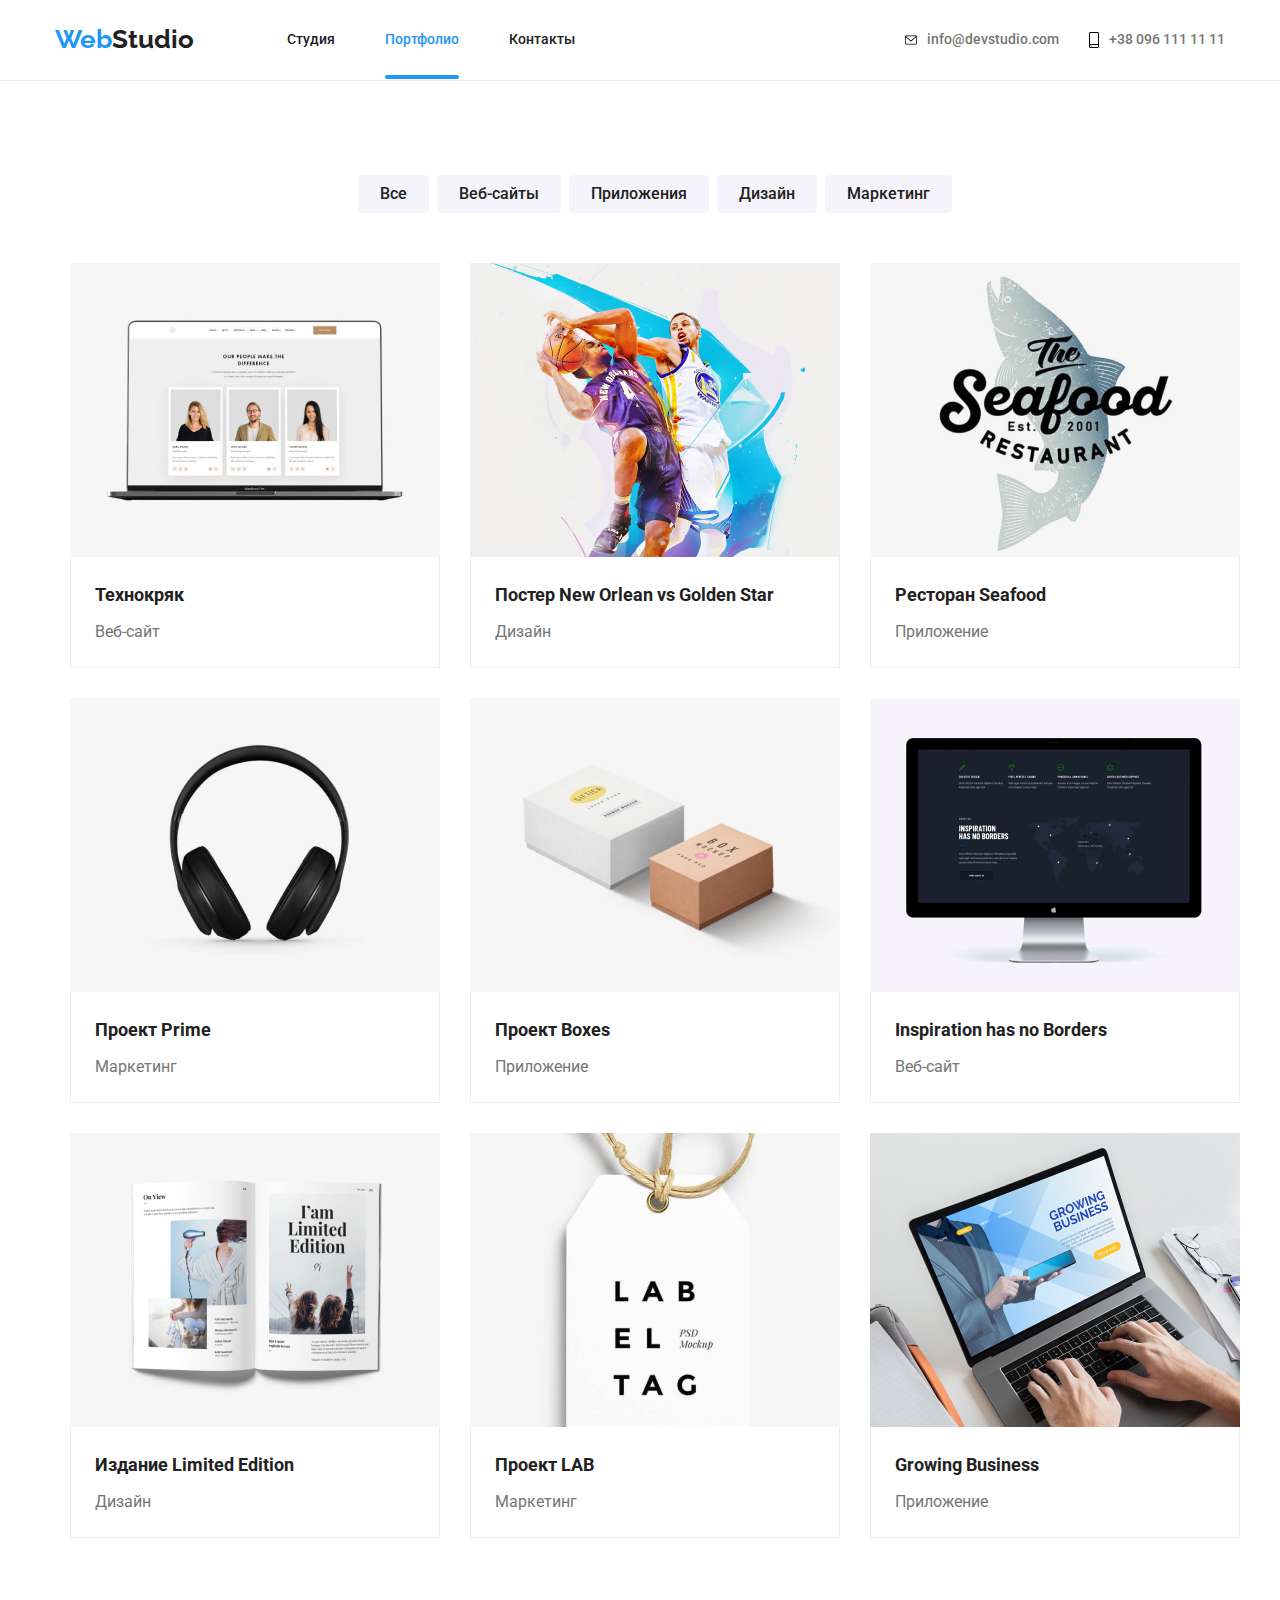
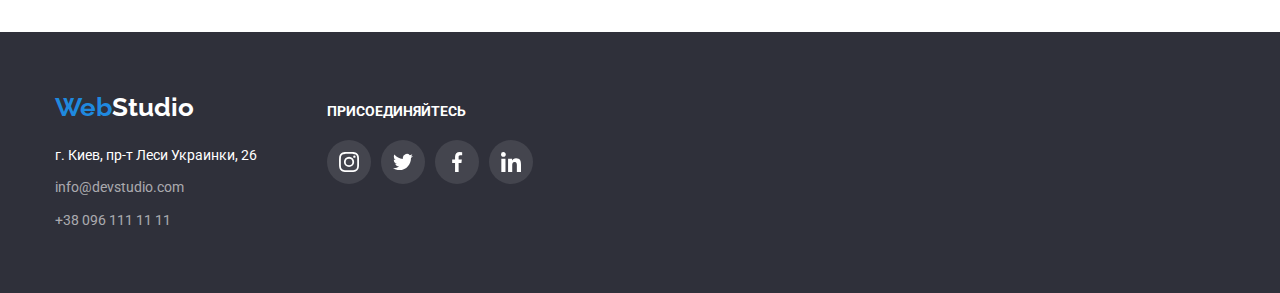
==== portfolio.html @ 1ebbe399 "240422_1" ====
<!DOCTYPE html>
<html lang="en">
  <head>
    <meta charset="UTF-8" />
    <meta http-equiv="X-UA-Compatible" content="IE=edge" />
    <meta name="viewport" content="width=device-width, initial-scale=1.0" />
    <title>Портфолио</title>
    <link
      rel="stylesheet"
      href="https://cdnjs.cloudflare.com/ajax/libs/modern-normalize/1.0.0/modern-normalize.min.css"
    />
    <link
      href="https://fonts.googleapis.com/css2?family=Raleway:wght@700&family=Roboto:wght@400;500;700;900&display=swap"
      rel="stylesheet"
    />
    <link rel="stylesheet" href="./css/style.css" />
  </head>

  <body>
    <!-- Header -->
    <header class="header">
      <div class="container header-cont">
        <nav class="nav">
          <a href="/" class="logo"><span class="web">Web</span>Studio</a>
          <ul class="site-nav list">
            <li class="nav-item">
              <a href="./index.html" class="link">Студия</a>
            </li>
            <li class="nav-item">
              <a href="./portfolio.html" class="link-current">Портфолио</a>
            </li>
            <li class="nav-item"><a href="" class="link">Контакты</a></li>
          </ul>
        </nav>

        <ul class="contact-nav-list">
          <li class="contact-nav-item">
           
            <a href="mailto:info@devstudio.com" class="link"
              > <svg class="contact-nav-icon" width="12px" height="16px">
                <use href="./images/symbol-defs.svg#icon-envelope-hover" />
              </svg>info@devstudio.com</a
            >
          </li>
          <li class="contact-nav-item">
            
            <a href="tel:+380961111111" class="link"><svg class="contact-nav-icon" width="10px" height="16px">
              <use href="./images/symbol-defs.svg#icon-smartphone" />
            </svg>+38 096 111 11 11</a>
          </li>
        </ul>
      </div>
    </header>
    <main>
      
      <section>
         
        <div class="container">
          <div class="container filter">
            <ul class="button-filter">
              <li class="button-list">
                <button class="button-portofolio" type="button">Все</button>
              </li>
              <li class="button-list">
                <button class="button-portofolio" type="button">Веб-сайты</button>
              </li>
              <li class="button-list">
                <button class="button-portofolio" type="button">
                  Приложения
                </button>
              </li>
              <li class="button-list">
                <button class="button-portofolio" type="button">Дизайн</button>
              </li>
              <li class="button-list">
                <button class="button-portofolio" type="button">Маркетинг</button>
              </li>
            </ul>
          </div>
        <div class="container">
          <ul class="portfolio-list">
            <li class="portfolio-item">
              <a href class="portlink">
                <div class="scroll">
                <img src="./images/tehnokrak.jpg" alt="Технокряк" width="370" />
                <p class="scroll-text">Ресурс предлагает комплексные предложения с разным уровнем функционала и сервисов.
                  Все это позволит посетителю получить
                  исчерпывающие сведения о компании или частном лице.</p>
                </div>
                <div class="portfolio-div">
                  <h3 class="portfolio-name">Технокряк</h3>
                  <p class="portfolio-text">Веб-сайт</p>
                </div>
              </a>
            </li>
            <li class="portfolio-item">
              <a href class="portlink">
                <div class="scroll">
                  <img
                  src="./images/new_orlean.jpg"
                  alt="New-Orlean-vs-Golden-Star"
                  width="370"
                />
                  <p class="scroll-text">Ресурс предлагает комплексные предложения с разным уровнем функционала и сервисов.
                    Все это позволит посетителю получить
                    исчерпывающие сведения о компании или частном лице.</p>
                  </div>
                
                <div class="portfolio-div">
                  <h3 class="portfolio-name">
                    Постер New Orlean vs Golden Star
                  </h3>
                  <p class="portfolio-text">Дизайн</p>
                </div>
              </a>
            </li>
            <li class="portfolio-item">
              <a href class="portlink">
                <div class="scroll">
                  <img src="./images/seafood.jpg" alt="Seafood" width="370" />
                  <p class="scroll-text">Ресурс предлагает комплексные предложения с разным уровнем функционала и сервисов.
                    Все это позволит посетителю получить
                    исчерпывающие сведения о компании или частном лице.</p>
                  </div>
                
                <div class="portfolio-div">
                  <h3 class="portfolio-name">Ресторан Seafood</h3>
                  <p class="portfolio-text">Приложение</p>
                </div>
              </a>
            </li>
            <li class="portfolio-item">
              <a href class="portlink">
                <div class="scroll">
                  <img src="./images/prime.jpg" alt="Project Prime" width="370" />
                  <p class="scroll-text">Ресурс предлагает комплексные предложения с разным уровнем функционала и сервисов.
                    Все это позволит посетителю получить
                    исчерпывающие сведения о компании или частном лице.</p>
                  </div>
                
                <div class="portfolio-div">
                  <h3 class="portfolio-name">Проект Prime</h3>
                  <p class="portfolio-text">Маркетинг</p>
                </div>
              </a>
            </li>
            <li class="portfolio-item">
              <a href class="portlink">
                <div class="scroll">
                  <img
                  src="./images/boxess.jpg"
                  alt="Project boxes"
                  width="370"
                />
                  <p class="scroll-text">Ресурс предлагает комплексные предложения с разным уровнем функционала и сервисов.
                    Все это позволит посетителю получить
                    исчерпывающие сведения о компании или частном лице.</p>
                  </div>
               
                <div class="portfolio-div">
                  <h3 class="portfolio-name">Проект Boxes</h3>
                  <p class="portfolio-text">Приложение</p>
                </div>
              </a>
            </li>
            <li class="portfolio-item">
              <a href class="portlink">
                <div class="scroll">
                  <img
                  src="./images/insiration.jpg"
                  alt="Inspiration has no Borders"
                  width="370"
                />
                  <p class="scroll-text">Ресурс предлагает комплексные предложения с разным уровнем функционала и сервисов.
                    Все это позволит посетителю получить
                    исчерпывающие сведения о компании или частном лице.</p>
                  </div>
               
                <div class="portfolio-div">
                  <h3 class="portfolio-name">Inspiration has no Borders</h3>
                  <p class="portfolio-text">Веб-сайт</p>
                </div>
              </a>
            </li>
            <li class="portfolio-item">
              <a href class="portlink">
                <div class="scroll">
                  <img
                  src="./images/limited.jpg"
                  alt="Limited edition"
                  width="370"
                />
                  <p class="scroll-text">Ресурс предлагает комплексные предложения с разным уровнем функционала и сервисов.
                    Все это позволит посетителю получить
                    исчерпывающие сведения о компании или частном лице.</p>
                  </div>
                
                <div class="portfolio-div">
                  <h3 class="portfolio-name">Издание Limited Edition</h3>
                  <p class="portfolio-text">Дизайн</p>
                </div>
              </a>
            </li>
            <li class="portfolio-item">
              <a href class="portlink">
                <div class="scroll">
                  <img src="./images/lab.jpg" alt="Project lab" />
                  <p class="scroll-text">Ресурс предлагает комплексные предложения с разным уровнем функционала и сервисов.
                    Все это позволит посетителю получить
                    исчерпывающие сведения о компании или частном лице.</p>
                  </div>
               
                <div class="portfolio-div">
                  <h3 class="portfolio-name">Проект LAB</h3>
                  <p class="portfolio-text">Маркетинг</p>
                </div>
              </a>
            </li>
            <li class="portfolio-item">
              <a href class="portlink">
                <div class="scroll">
                  <img src="./images/growing.jpg" alt="Growing Business" />
                  <p class="scroll-text">Ресурс предлагает комплексные предложения с разным уровнем функционала и сервисов.
                    Все это позволит посетителю получить
                    исчерпывающие сведения о компании или частном лице.</p>
                  </div>
                
                <div class="portfolio-div">
                  <h3 class="portfolio-name">Growing Business</h3>
                  <p class="portfolio-text">Приложение</p>
                </div>
              </a>
            </li>
          </ul>
        </div>
      </section>
    </main>

    <!-- Футер -->
    <footer>
      <div class="container foot-cont">
        <div class="logo-adress">
        <a href="/" class="logofooter"
        ><span class="web">Web</span><span class="studio">Studio</span></a>
        <address>
                  <p class="adress-text">г. Киев, пр-т Леси Украинки, 26</p>
          <ul>
            <li class="adress-contact">
              <a href="mailto:info@devstudio.com">info@devstudio.com</a>
            </li>
            <li class="adress-contact">
              <a href="tel:+380961111111">+38 096 111 11 11</a>
            </li>
          </ul>
        </address>
      </div>
        <div class="joinus">
          <b class="join-text">Присоединяйтесь</b>
          <ul class="join-icon-list">
            <li class="team-socseti-icon"><a href="http://insatgram.com" class="join-icon">
              <svg width="20" height="20">
                <use href="./images/icons.svg#icon-instagram"></use>
              </svg>
            </a></li>
            <li class="team-socseti-icon"><a href="http://twitter.com" class="join-icon">
              <svg width="20" height="20">
                <use href="./images/icons.svg#icon-twitter"></use>
              </svg>
            </a></li>
            <li class="team-socseti-icon"><a href="http://insatgram.com" class="join-icon">
              <svg width="20" height="20">
                <use href="./images/icons.svg#icon-facebook"></use>
              </svg>
            </a></li>
            <li class="team-socseti-icon"><a href="http://insatgram.com" class="join-icon">
              <svg width="20" height="20">
                <use href="./images/icons.svg#icon-linkedin"></use>
              </svg>
            </a></li>

          </ul>
        </div>
      </div>
      
    </footer>
  </body>
</html>
---- css/style.css ----
/* цвет основного текст  #212121 */
/* вторичный цвет текста #757575 */
/* белый #FFFFFF */
/* акцент #2196F3 */
/* цвет фона #E5E5E5 */

html {
  box-sizing: border-box;
}

*,
*::before,
*::after {
  box-sizing: inherit;
}

:root {
  --primary-text-color: #212121;
  --title-text-color: #757575;
  --accent-color: #2196f3;
  --white-color: #ffffff;
  --background-box: #2f303a;
  --background-team: #f5f4fa;
  --shadow: rgba(0, 0, 0, 0.15);
  --secondary-bg-color: #f5f4fa;
  --iconcolor: #afb1b8;
}

h1,
h2,
h3,
h4,
p {
  margin: 0;
}

p {
  line-height: 24px;
}

ul,
ol {
  margin: 0;
  padding-left: 0;
  list-style-type: none;
}

button {
  cursor: pointer;
}

a {
  color: currentColor;
}

main {
  display: block;
}

body {
  background-color: var(--white-color);
  color: var(--primary-text-color);
  font-family: Roboto, sans-serif;
  font-size: 16px;
  line-height: 1.14;
}

.section {
  padding-top: 94px;
  padding-bottom: 94px;
}

img {
  display: block;
}

.container {
  width: 1200px;
  margin-right: auto;
  margin-left: auto;
  padding-left: 15px;
  padding-right: 15px;
}
/* Button */
button {
  cursor: pointer;
  font-weight: 700;
  font-size: 16px;
  line-height: 30px;
  display: flex;
  align-items: center;
  text-align: center;
  color: var(--white-color);
  background-color: var(--accent-color);
  border: none;
  box-shadow: var(--shadow);
  border-radius: 4px;
  transition: background-color 250ms cubic-bezier(0.4, 0, 0.2, 1);
}
button:hover,
button:focus .servbut:hover {
  background-color: #1f89df;
}

/* Logo */

.logo,
.logofooter {
  margin-right: 93px;
  font-family: Raleway;
  font-weight: 700;
  font-size: 26px;
  line-height: 1.2;
  color: var(--primary-text-color);
  text-decoration: none;
}

.logo .web {
  color: #2196f3;
}

/* site nav */

.header {
  border-bottom: 1px solid #ececec;
}

.nav-container {
  display: block;
  padding-top: 32px;
  padding-bottom: 32px;
}

.header-cont {
  display: flex;
  align-items: center;
}

.nav {
  display: flex;
  align-items: center;
}

.site-nav {
  font-family: roboto;
  font-weight: 500;
  font-size: 14px;
  line-height: 1.14;
  list-style-type: none;
}

.nav-item {
  display: block;
  margin-right: 50px;
  padding-top: 32px;
  padding-bottom: 32px;
}

.nav-item.link {
  .nav-item 
}

.nav-item:nth-last-child(1) {
  margin-right: 0;
}

.site-nav.list {
  display: flex;
}

.site-nav .link {
  color: var(--primary-text-color);
  text-decoration: none;
  transition: color 250ms cubic-bezier(0.4, 0, 0.2, 1);
}

.link-current {
  position: relative;
  color: var(--accent-color);
  text-decoration: none;
  padding-top: 32px;
  padding-bottom: 32px;

}

.link-current::after {
  position: absolute;
  display: block;
 bottom: 0;
  content: '';
  width: 100%;
  height: 4px;
  background-color: var(--accent-color);
  border-radius: 2px;

}

.contact-nav-list {
  display: flex;
  margin-left: auto;
  font-family: roboto;
  font-weight: 500;
  font-size: 14px;
  line-height: 1.14;
  color: var(--title-text-color);
  text-decoration: none;
  list-style-type: none;
}

.contact-nav-item {
  display: flex;
  align-items: center;
}

.contact-nav-item .link {
  display: flex;
}

.contact-nav-item:hover svg {
  fill: var(--accent-color);
}

.contact-nav-item:nth-child(1) {
  margin-right: 30px;
}

.contact-nav-icon {
  margin-right: 10px;
}

.contact-nav-list .link {
  text-decoration: none;
  transition: color 250ms cubic-bezier(0.4, 0, 0.2, 1);
}

.site-nav .link:hover,
.site-nav .link:focus {
  color: var(--accent-color);
}

.contact-nav-list .link:hover,
.contact-nav-list .link:focus {
  color: var(--accent-color);
}

/* Герой */
.hero {
  position: relative;
  padding-top: 200px;
  padding-bottom: 280px;
  background-image: linear-gradient(
      to right,
      rgba(47, 48, 58, 0.4),
      rgba(47, 48, 58, 0.4)
    ),
    url(../images/hero_background.jpg);
  background-repeat: no-repeat;
  background-size: cover;
  background-position: center;
}

.hero .container {
  text-align: center;
}

.hero-title {
  font-weight: 900;
  font-size: 44px;
  line-height: 1.36;
  text-align: center;
  text-transform: uppercase;
  margin-bottom: 30px;
  margin-left: auto;
  margin-right: auto;

  color: var(--white-color);
}

.primary {
  display: inline-block;
  padding: 10px 32px;
}

/* Модалка ---------- */

.backdrop {
  position: fixed;
  top: 0;
  left: 0;
  width: 100%;
  height: 100%;
  background-color:rgba(0, 0, 0, 0.7)
  
  
}

.backdrop.is-hidden {
  visibility: hidden;
  opacity: 0;
  pointer-events: none;
}

.backdrop.is-hidden .modal {
  transform: translate(-50%, -50%) scale(0.5);
  visibility: hidden;
}

.modal {
  position: absolute;
  top: 50%;
left: 50%;
transform: translate(-50%, -50%);
background-color: var(--white-color);
height: 581px;
width: 528px;
    transition: transform 250ms cubic-bezier(0.1, 0, 0.2, 3), visibility 250ms cubic-bezier(0.4, 0, 0.2, 1);
}

.close-btn {
  display: flex;
  justify-content: center;
  align-items: center;
  margin-left: auto;
  width: 30px;
  height: 30px;
  padding: 0;
    margin-top: 9px;
  margin-right: 9px;
  background-color: var(--white-color);
  border: 1px solid rgba(0, 0, 0, 0.1);
  border-radius: 50%;
  
  }

.close-btn:hover,
.close-btn:focus {
  background-color: var(--white-color);
fill: var(--accent-color);
 
}


/* Заголовки */

h2 {
  font-weight: 700;
  font-size: 36px;
  line-height: 1.16;
  text-align: center;
  color: var(--primary-text-color);
  margin-bottom: 50px;
}

h3 {
  font-weight: 500;
  font-size: 16px;
  line-height: 1.18;
  color: var(--primary-text-color);
}

/* Наши Преимущества */

.features-list {
  display: flex;
}

.benefits {
  text-transform: uppercase;
  font-weight: 700;
  font-size: 14px;
  line-height: 1.14;
  color: var(--primary-text-color);
  margin-top: 0;
  margin-bottom: 10px;
}

.benefits-title {
  font-size: 14px;
  color: var(--title-text-color);
}

.features-item {
  margin-right: 30px;
  width: 270px;
}

.features-item:nth-last-child(1) {
  margin-right: 0;
}

.features-icon-border {
  display: flex;
  justify-content: center;
  align-items: center;
  height: 120px;
  width: 270px;
  margin-bottom: 30px;
  background-color: var(--secondary-bg-color);
}

/* Чем мы занимаемся */

.we-do-list {
  display: flex;
}

.we-do-item {
  position: relative;
  margin-right: 30px;
}

.we-do-item-text {
  display: flex;
  bottom: 0;
  position: absolute;
  justify-content: center;
  align-items: center;
  margin: 0;
  height: 70px;
  width: 100%;
  font-size: 14px;
  font-weight: 700;
  line-height: 1.14;
  text-transform: uppercase;
  color: var(--white-color);
  background-color: rgba(47, 48, 58, 0.8);
}

.we-do-item:nth-last-child(1) {
  margin-right: 0;
}

.section-we-do {
  padding-bottom: 94px;
}

/* Наша команда */

.our-team-item {
  display: flex;
}

.team-item {
  margin-right: 30px;
  background-color: white;
  box-shadow: 0px 1px 3px rgba(0, 0, 0, 0.12), 0px 1px 1px rgba(0, 0, 0, 0.14),
    0px 2px 1px rgba(0, 0, 0, 0.2);
  border-radius: 0px 0px 4px 4px;
}

.team-item:nth-last-child(1) {
  margin-right: 0;
}

.team {
  background-color: var(--background-team);
}

.team-text {
  font-size: 16px;
  line-height: 1.18;
  color: var(--title-text-color);
  margin-top: 10px;
  text-align: center;
  margin-bottom: 16px;
}

.team-cover {
  padding-top: 30px;
  padding-left: 10px;
  padding-right: 10px;
}

.team-name {
  text-align: center;
}

.team {
  padding-bottom: 94px;
  margin-bottom: 0;
}

.team-icon-list {
  display: flex;
  justify-content: center;
  padding-bottom: 30px;
}

.team-icon {
  display: flex;
  justify-content: center;
  align-items: center;
  width: 44px;
  height: 44px;
  border-radius: 50%;
  fill: var(--iconcolor);
  transition: fill 250ms cubic-bezier(0.4, 0, 0.2, 1), background-color 250ms cubic-bezier(0.4, 0, 0.2, 1);
}

.team-icon:hover,
.team-icon:focus {
  background-color: var(--accent-color);
  fill: var(--white-color);
}

.team-socseti-icon + .team-socseti-icon {
  margin-left: 10px;
}

/* Наши клиенты */

.title-clients {
  margin-top: 0;
  margin-bottom: 50px;
  font-weight: 700;
  font-size: 36px;
  line-break: 1.17;
  text-align: center;
  color: var(--primary-text-color);
}

.list-clients {
  display: flex;
}

.clients-link {
  display: flex;
  width: 170px;
  height: 92px;
  justify-content: center;
  align-items: center;
  border: 1px solid var(--iconcolor);
  border-radius: 4px;
  fill: var(--iconcolor);
  transition: fill 250ms cubic-bezier(0.4, 0, 0.2, 1), background-color 250ms cubic-bezier(0.4, 0, 0.2, 1);
}

.clients-link:hover,
.clients-link:focus {
  border-color: var(--accent-color);
  fill: var(--accent-color);
}

.clients-item + .clients-item {
  margin-left: 30px;
}

/* Footer */

.logofooter .web {
  color: #1f89df;
}

footer {
  padding-top: 60px;
  padding-bottom: 60px;
  background-color: var(--background-box);
}

.studio {
  color: var(--white-color);
}
address {
  font-size: 14px;
  line-height: 1.71;
  color: var(--white-color);
  font-family: Roboto, sans-serif;
  font-style: normal;
  margin-right: 70px;
  margin-top: 20px;
}

.foot-cont {
  display: flex;
  align-items: baseline;
}

.adress-text {
  margin-bottom: 9px;
}

.adress-contact a {
  color: rgba(255, 255, 255, 0.6);
  text-decoration: none;
  font-size: 14px;
  line-height: 1.71;
}

.adress-contact {
  margin-bottom: 9px;
}

.adress-contact:nth-last-child(1) {
  margin-bottom: 0;
}

.adress-contact a:hover {
  color: var(--accent-color);
}

.join-text {
  display: block;
  margin-bottom: 20px;
  font-weight: 700;
  font-size: 14px;
  line-height: 1.14;
  text-transform: uppercase;
  color: var(--white-color);
}

.join-icon-list {
  display: flex;
  padding-left: 0px;
}

.join-icon {
  display: flex;
  width: 44px;
  height: 44px;
  justify-content: center;
  align-items: center;
  fill: var(--white-color);
  background: rgba(255, 255, 255, 0.1);
  border-radius: 50%;
  transition: background-color 250ms cubic-bezier(0.4, 0, 0.2, 1);
}

.join-icon:hover,
.join-icon:focus {
  background-color: var(--accent-color);
}

/* PORTFOLIO HTML */

/* ALL portfolio */

.button-filter {
  display: flex;
  justify-content: center;
}

.filter {
  padding-top: 94px;
  margin-bottom: 50px;
}

.portfolio-list a {
  text-decoration: none;
}

.portfolio-item {
  margin-top: 30px;
  margin-left: 30px;
}

.portfolio-list {
  display: flex;
  justify-content: center;
  flex-wrap: wrap;
  margin-top: -30px;
  margin-left: -30px;
  margin-bottom: 94px;
}

.portfolio-name {
  font-weight: 700;
  font-size: 18px;
  line-height: 2;
  color: var(--primary-text-color);
  margin-bottom: 4px;
}

.portfolio-text {
  font-weight: 400;
  font-size: 16px;
  line-height: 1.87;
  color: var(--title-text-color);
}

.portfolio-div {
  border: 1px solid #eeeeee;
  margin-top: 0;
  border-top: none;
  padding-top: 20px;
  padding-bottom: 20px;
  padding-left: 24px;
  padding-right: 24px;
}

.button-portofolio {
  font-weight: 500;
  font-size: 16px;
  line-height: 1.62;
  color: var(--primary-text-color);
  text-align: center;
  font-family: Roboto, sans-serif;
  height: 38px;
  left: 712px;
  top: 174px;
  padding: 6px 22px;

  background: #f5f4fa;
  border-radius: 4px;
}

.button-portofolio:hover,
.button-portofolio:focus {
  background-color: var(--accent-color);
  color: var(--white-color);
}

.button-list {
  margin-right: 8px;
}

.button-list:nth-last-child(1) {
  margin-right: 0;
}

.portlink {
  display: block;
}

.portlink:hover,
.portlink:focus {
  box-shadow: 0px 4px 4px 0px #00000040;
}

.scroll {
  position: relative;
  overflow: hidden;

}

.scroll-text {
  position: absolute;
  
  padding: 63px 23px;
  font-size: 18px;
  line-height: 1.5;
  color: var(--white-color);
  background-color: #2196F3E5;
  transform: translateY(0);
  transition: transform 250ms cubic-bezier(0.4, 0, 0.2, 1);
  max-width: 370px;
}

.portfolio-item .portlink:hover .scroll-text {
  transform: translateY(-100%);
}
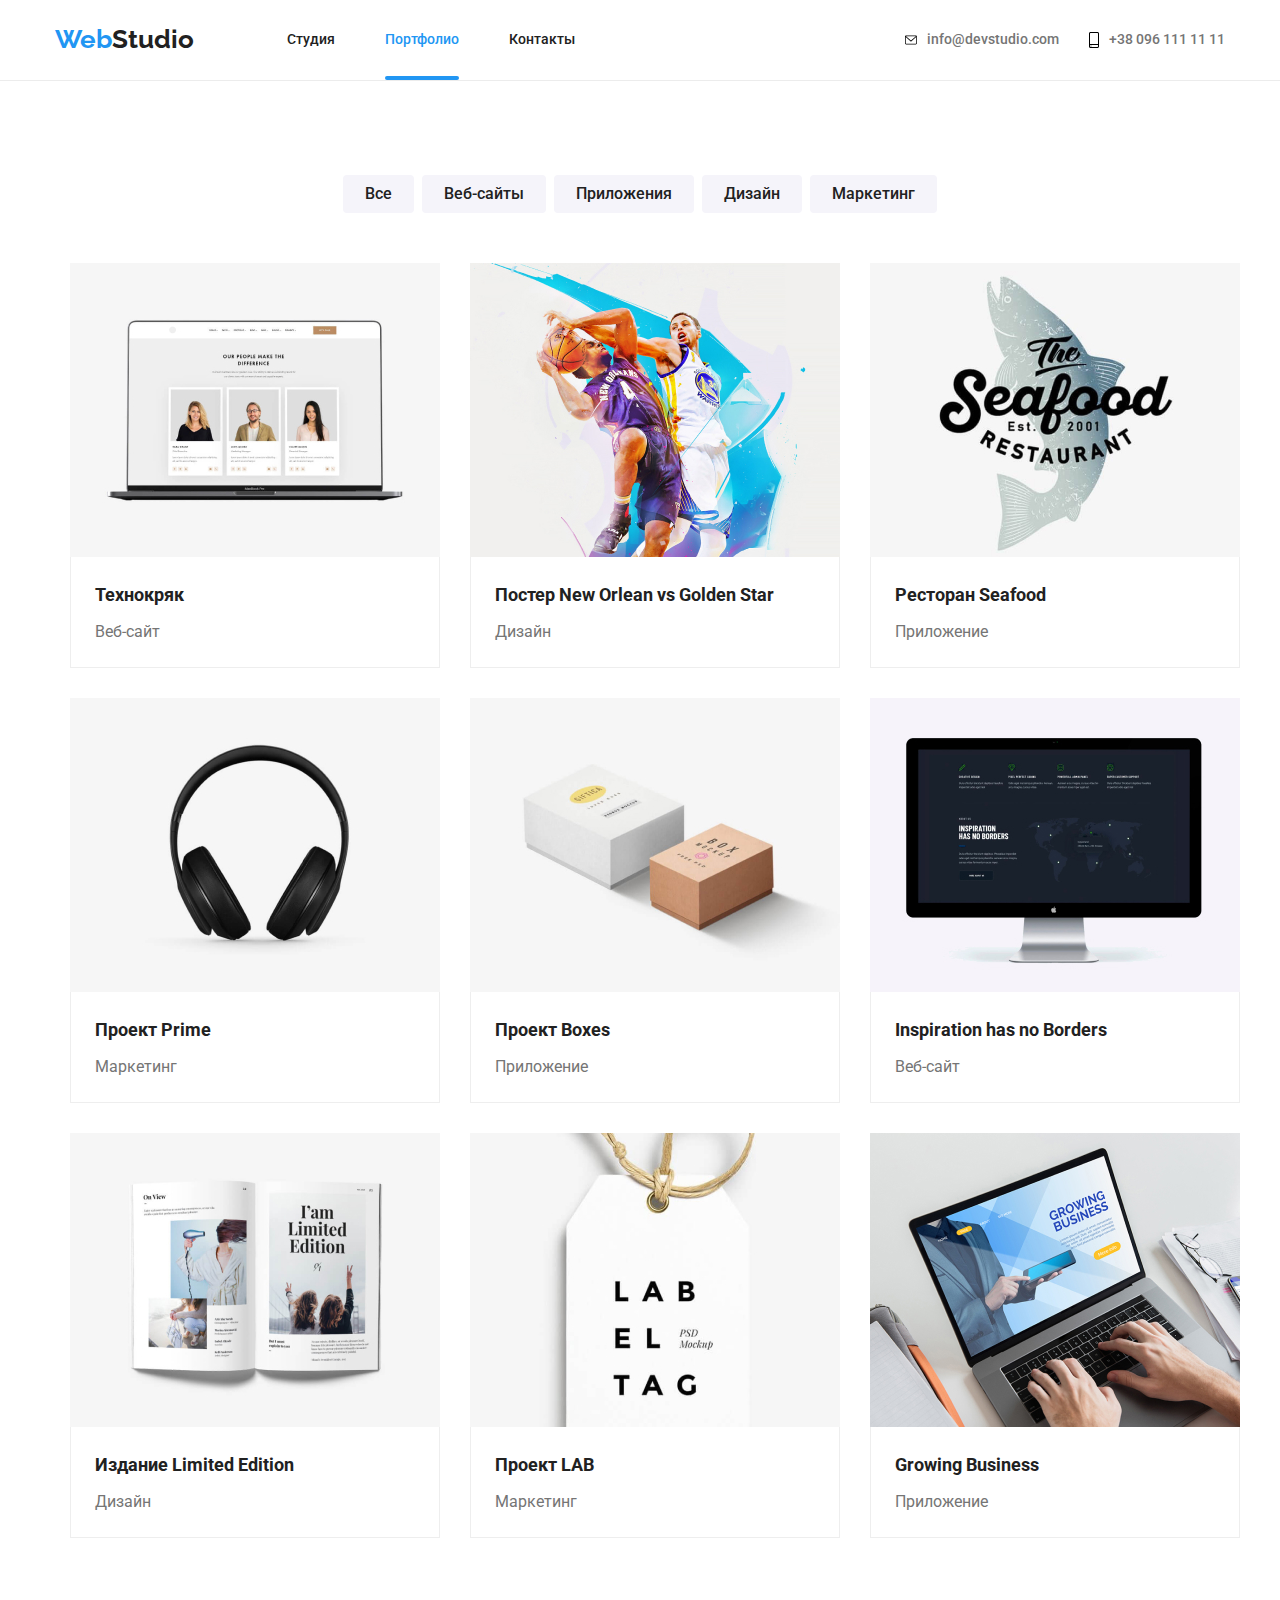
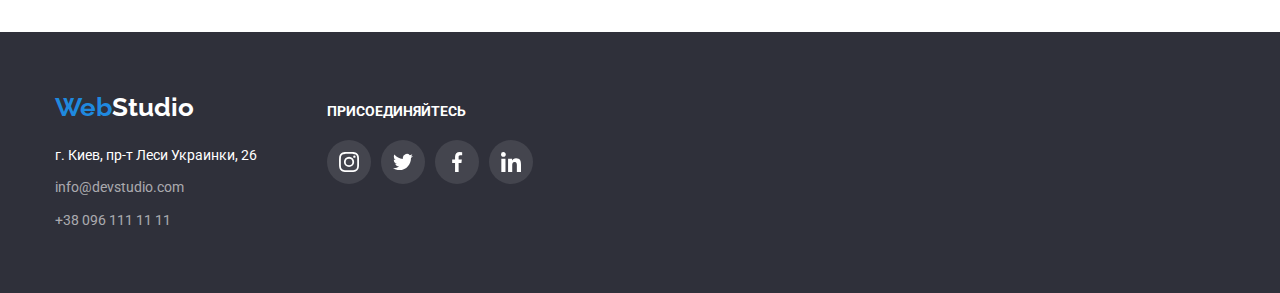
==== commit bb17992f: "020822" ====
--- a/portfolio.html
+++ b/portfolio.html
@@ -35,28 +35,31 @@
 
         <ul class="contact-nav-list">
           <li class="contact-nav-item">
-           
+            
             <a href="mailto:info@devstudio.com" class="link"
-              > <svg class="contact-nav-icon" width="12px" height="16px">
+              ><svg class="contact-nav-icon" width="12px" height="16px">
                 <use href="./images/symbol-defs.svg#icon-envelope-hover" />
-              </svg>info@devstudio.com</a
+              </svg> 
+              info@devstudio.com</a
             >
           </li>
           <li class="contact-nav-item">
             
-            <a href="tel:+380961111111" class="link"><svg class="contact-nav-icon" width="10px" height="16px">
-              <use href="./images/symbol-defs.svg#icon-smartphone" />
-            </svg>+38 096 111 11 11</a>
+            <a href="tel:+380961111111" class="link">
+              <svg class="contact-nav-icon" width="10px" height="16px">
+                <use href="./images/symbol-defs.svg#icon-smartphone" />
+              </svg>                  
+              +38 096 111 11 11</a>
           </li>
         </ul>
       </div>
     </header>
     <main>
       
-      <section>
+      <section class="section-portfolio">
          
         <div class="container">
-          <div class="container filter">
+          
             <ul class="button-filter">
               <li class="button-list">
                 <button class="button-portofolio" type="button">Все</button>
@@ -76,17 +79,18 @@
                 <button class="button-portofolio" type="button">Маркетинг</button>
               </li>
             </ul>
-          </div>
+         
         <div class="container">
           <ul class="portfolio-list">
             <li class="portfolio-item">
               <a href class="portlink">
-                <div class="scroll">
+              <div class="scroll">
                 <img src="./images/tehnokrak.jpg" alt="Технокряк" width="370" />
-                <p class="scroll-text">Ресурс предлагает комплексные предложения с разным уровнем функционала и сервисов.
-                  Все это позволит посетителю получить
-                  исчерпывающие сведения о компании или частном лице.</p>
-                </div>
+                <p class="scroll-text">Ресурс предлагает комплексные предложения с разным уровнем функционала и сервисов. 
+                  Все это позволит посетителю получить исчерпывающие сведения о компании или частном лице.</p>
+                            
+                
+              </div>
                 <div class="portfolio-div">
                   <h3 class="portfolio-name">Технокряк</h3>
                   <p class="portfolio-text">Веб-сайт</p>
@@ -95,17 +99,16 @@
             </li>
             <li class="portfolio-item">
               <a href class="portlink">
-                <div class="scroll">
-                  <img
-                  src="./images/new_orlean.jpg"
-                  alt="New-Orlean-vs-Golden-Star"
-                  width="370"
-                />
-                  <p class="scroll-text">Ресурс предлагает комплексные предложения с разным уровнем функционала и сервисов.
-                    Все это позволит посетителю получить
-                    исчерпывающие сведения о компании или частном лице.</p>
-                  </div>
-                
+              <div class="scroll">
+                <img src="./images/new_orlean.jpg"
+                alt="New-Orlean-vs-Golden-Star"
+                width="370"
+              />
+                <p class="scroll-text">Ресурс предлагает комплексные предложения с разным уровнем функционала и сервисов. 
+                  Все это позволит посетителю получить исчерпывающие сведения о компании или частном лице.</p>
+             
+               </div>
+              
                 <div class="portfolio-div">
                   <h3 class="portfolio-name">
                     Постер New Orlean vs Golden Star
@@ -116,13 +119,14 @@
             </li>
             <li class="portfolio-item">
               <a href class="portlink">
-                <div class="scroll">
-                  <img src="./images/seafood.jpg" alt="Seafood" width="370" />
-                  <p class="scroll-text">Ресурс предлагает комплексные предложения с разным уровнем функционала и сервисов.
-                    Все это позволит посетителю получить
-                    исчерпывающие сведения о компании или частном лице.</p>
-                  </div>
-                
+              <div class="scroll">
+                <img src="./images/seafood.jpg" alt="Seafood" width="370" />
+                <p class="scroll-text">Ресурс предлагает комплексные предложения с разным уровнем функционала и сервисов. 
+                  Все это позволит посетителю получить исчерпывающие сведения о компании или частном лице.</p>
+              
+                
+              
+              </div>
                 <div class="portfolio-div">
                   <h3 class="portfolio-name">Ресторан Seafood</h3>
                   <p class="portfolio-text">Приложение</p>
@@ -131,13 +135,14 @@
             </li>
             <li class="portfolio-item">
               <a href class="portlink">
-                <div class="scroll">
-                  <img src="./images/prime.jpg" alt="Project Prime" width="370" />
-                  <p class="scroll-text">Ресурс предлагает комплексные предложения с разным уровнем функционала и сервисов.
-                    Все это позволит посетителю получить
-                    исчерпывающие сведения о компании или частном лице.</p>
-                  </div>
-                
+              <div class="scroll">
+                <img src="./images/prime.jpg" alt="Project Prime" width="370" /> 
+                <p class="scroll-text">Ресурс предлагает комплексные предложения с разным уровнем функционала и сервисов. 
+                  Все это позволит посетителю получить исчерпывающие сведения о компании или частном лице.</p>
+              
+                
+              </div>
+                                
                 <div class="portfolio-div">
                   <h3 class="portfolio-name">Проект Prime</h3>
                   <p class="portfolio-text">Маркетинг</p>
@@ -146,17 +151,17 @@
             </li>
             <li class="portfolio-item">
               <a href class="portlink">
-                <div class="scroll">
-                  <img
+              <div class="scroll">
+                <img
                   src="./images/boxess.jpg"
                   alt="Project boxes"
                   width="370"
                 />
-                  <p class="scroll-text">Ресурс предлагает комплексные предложения с разным уровнем функционала и сервисов.
-                    Все это позволит посетителю получить
-                    исчерпывающие сведения о компании или частном лице.</p>
-                  </div>
-               
+                <p class="scroll-text">Ресурс предлагает комплексные предложения с разным уровнем функционала и сервисов. 
+                  Все это позволит посетителю получить исчерпывающие сведения о компании или частном лице.</p>
+              
+                
+              </div>
                 <div class="portfolio-div">
                   <h3 class="portfolio-name">Проект Boxes</h3>
                   <p class="portfolio-text">Приложение</p>
@@ -165,17 +170,16 @@
             </li>
             <li class="portfolio-item">
               <a href class="portlink">
-                <div class="scroll">
-                  <img
+              <div class="scroll">
+                <img
                   src="./images/insiration.jpg"
                   alt="Inspiration has no Borders"
                   width="370"
                 />
-                  <p class="scroll-text">Ресурс предлагает комплексные предложения с разным уровнем функционала и сервисов.
-                    Все это позволит посетителю получить
-                    исчерпывающие сведения о компании или частном лице.</p>
-                  </div>
-               
+                <p class="scroll-text">Ресурс предлагает комплексные предложения с разным уровнем функционала и сервисов. 
+                  Все это позволит посетителю получить исчерпывающие сведения о компании или частном лице.</p>
+                             
+              </div>
                 <div class="portfolio-div">
                   <h3 class="portfolio-name">Inspiration has no Borders</h3>
                   <p class="portfolio-text">Веб-сайт</p>
@@ -190,26 +194,26 @@
                   alt="Limited edition"
                   width="370"
                 />
-                  <p class="scroll-text">Ресурс предлагает комплексные предложения с разным уровнем функционала и сервисов.
-                    Все это позволит посетителю получить
-                    исчерпывающие сведения о компании или частном лице.</p>
-                  </div>
-                
-                <div class="portfolio-div">
+                  <p class="scroll-text">Ресурс предлагает комплексные предложения с разным уровнем функционала и сервисов. 
+                    Все это позволит посетителю получить исчерпывающие сведения о компании или частном лице.
+                  </p>
+              </div>
+                             <div class="portfolio-div">
                   <h3 class="portfolio-name">Издание Limited Edition</h3>
                   <p class="portfolio-text">Дизайн</p>
                 </div>
               </a>
             </li>
             <li class="portfolio-item">
-              <a href class="portlink">
+              
+              <a href class="portlink">
+                
                 <div class="scroll">
                   <img src="./images/lab.jpg" alt="Project lab" />
-                  <p class="scroll-text">Ресурс предлагает комплексные предложения с разным уровнем функционала и сервисов.
-                    Все это позволит посетителю получить
-                    исчерпывающие сведения о компании или частном лице.</p>
-                  </div>
-               
+                  <p class="scroll-text">Ресурс предлагает комплексные предложения с разным уровнем функционала и сервисов. 
+                    Все это позволит посетителю получить исчерпывающие сведения о компании или частном лице.
+                  </p>
+              </div>
                 <div class="portfolio-div">
                   <h3 class="portfolio-name">Проект LAB</h3>
                   <p class="portfolio-text">Маркетинг</p>
@@ -218,13 +222,13 @@
             </li>
             <li class="portfolio-item">
               <a href class="portlink">
-                <div class="scroll">
-                  <img src="./images/growing.jpg" alt="Growing Business" />
-                  <p class="scroll-text">Ресурс предлагает комплексные предложения с разным уровнем функционала и сервисов.
-                    Все это позволит посетителю получить
-                    исчерпывающие сведения о компании или частном лице.</p>
-                  </div>
-                
+              <div class="scroll">
+                <img src="./images/growing.jpg" alt="Growing Business" />
+                <p class="scroll-text">Ресурс предлагает комплексные предложения с разным уровнем функционала и сервисов. 
+                  Все это позволит посетителю получить исчерпывающие сведения о компании или частном лице.
+                </p>
+            </div>
+             
                 <div class="portfolio-div">
                   <h3 class="portfolio-name">Growing Business</h3>
                   <p class="portfolio-text">Приложение</p>
--- a/css/style.css
+++ b/css/style.css
@@ -152,47 +152,45 @@
 .nav-item {
   display: block;
   margin-right: 50px;
+  
+}
+
+.nav-item:nth-last-child(1) {
+  margin-right: 0;
+}
+
+.site-nav.list {
+  display: flex;
+}
+
+.site-nav .link {
+  display: block;
+  color: var(--primary-text-color);
+  text-decoration: none;
   padding-top: 32px;
   padding-bottom: 32px;
-}
-
-.nav-item.link {
-  .nav-item 
-}
-
-.nav-item:nth-last-child(1) {
-  margin-right: 0;
-}
-
-.site-nav.list {
-  display: flex;
-}
-
-.site-nav .link {
-  color: var(--primary-text-color);
-  text-decoration: none;
   transition: color 250ms cubic-bezier(0.4, 0, 0.2, 1);
 }
 
 .link-current {
+  display: block;
   position: relative;
   color: var(--accent-color);
   text-decoration: none;
   padding-top: 32px;
   padding-bottom: 32px;
-
+ 
 }
 
 .link-current::after {
   position: absolute;
   display: block;
- bottom: 0;
-  content: '';
+  bottom: 0;
+  content: "";
   width: 100%;
   height: 4px;
   background-color: var(--accent-color);
   border-radius: 2px;
-
 }
 
 .contact-nav-list {
@@ -212,12 +210,9 @@
   align-items: center;
 }
 
-.contact-nav-item .link {
-  display: flex;
-}
-
 .contact-nav-item:hover svg {
   fill: var(--accent-color);
+  
 }
 
 .contact-nav-item:nth-child(1) {
@@ -226,9 +221,11 @@
 
 .contact-nav-icon {
   margin-right: 10px;
+  transition: fill 250ms cubic-bezier(0.4, 0, 0.2, 1);
 }
 
 .contact-nav-list .link {
+  display: flex;
   text-decoration: none;
   transition: color 250ms cubic-bezier(0.4, 0, 0.2, 1);
 }
@@ -240,14 +237,20 @@
 
 .contact-nav-list .link:hover,
 .contact-nav-list .link:focus {
+  fill: var(--accent-color);
   color: var(--accent-color);
 }
 
 /* Герой */
+
+h1 {
+  width: 650px;
+  margin: auto;
+}
+
 .hero {
-  position: relative;
   padding-top: 200px;
-  padding-bottom: 280px;
+  padding-bottom: 200px;
   background-image: linear-gradient(
       to right,
       rgba(47, 48, 58, 0.4),
@@ -257,6 +260,8 @@
   background-repeat: no-repeat;
   background-size: cover;
   background-position: center;
+  max-width: 1600px;
+  margin: 0 auto;
 }
 
 .hero .container {
@@ -281,65 +286,6 @@
   padding: 10px 32px;
 }
 
-/* Модалка ---------- */
-
-.backdrop {
-  position: fixed;
-  top: 0;
-  left: 0;
-  width: 100%;
-  height: 100%;
-  background-color:rgba(0, 0, 0, 0.7)
-  
-  
-}
-
-.backdrop.is-hidden {
-  visibility: hidden;
-  opacity: 0;
-  pointer-events: none;
-}
-
-.backdrop.is-hidden .modal {
-  transform: translate(-50%, -50%) scale(0.5);
-  visibility: hidden;
-}
-
-.modal {
-  position: absolute;
-  top: 50%;
-left: 50%;
-transform: translate(-50%, -50%);
-background-color: var(--white-color);
-height: 581px;
-width: 528px;
-    transition: transform 250ms cubic-bezier(0.1, 0, 0.2, 3), visibility 250ms cubic-bezier(0.4, 0, 0.2, 1);
-}
-
-.close-btn {
-  display: flex;
-  justify-content: center;
-  align-items: center;
-  margin-left: auto;
-  width: 30px;
-  height: 30px;
-  padding: 0;
-    margin-top: 9px;
-  margin-right: 9px;
-  background-color: var(--white-color);
-  border: 1px solid rgba(0, 0, 0, 0.1);
-  border-radius: 50%;
-  
-  }
-
-.close-btn:hover,
-.close-btn:focus {
-  background-color: var(--white-color);
-fill: var(--accent-color);
- 
-}
-
-
 /* Заголовки */
 
 h2 {
@@ -404,34 +350,37 @@
   display: flex;
 }
 
-.we-do-item {
+
+
+.we-do-item-list {
   position: relative;
   margin-right: 30px;
 }
 
-.we-do-item-text {
-  display: flex;
-  bottom: 0;
+.we-do-item-list-last {
+  margin-right: 0;
+}
+
+.section-we-do {
+  padding-bottom: 94px;
+}
+
+.we-do-title {
+  display: flex;
+  font-size: 14px;
+  font-weight: 700;
+  line-height: 1.14;
   position: absolute;
+  text-transform: uppercase;
+  color: var(--white-color);
   justify-content: center;
   align-items: center;
   margin: 0;
+  bottom: 0;
   height: 70px;
   width: 100%;
-  font-size: 14px;
-  font-weight: 700;
-  line-height: 1.14;
-  text-transform: uppercase;
-  color: var(--white-color);
-  background-color: rgba(47, 48, 58, 0.8);
-}
-
-.we-do-item:nth-last-child(1) {
-  margin-right: 0;
-}
-
-.section-we-do {
-  padding-bottom: 94px;
+
+  background: rgba(47, 48, 58, 0.8);
 }
 
 /* Наша команда */
@@ -532,7 +481,7 @@
   border: 1px solid var(--iconcolor);
   border-radius: 4px;
   fill: var(--iconcolor);
-  transition: fill 250ms cubic-bezier(0.4, 0, 0.2, 1), background-color 250ms cubic-bezier(0.4, 0, 0.2, 1);
+  transition: fill 250ms cubic-bezier(0.4, 0, 0.2, 1), border 250ms cubic-bezier(0.4, 0, 0.2, 1); 
 }
 
 .clients-link:hover,
@@ -546,6 +495,10 @@
 }
 
 /* Footer */
+
+.logofooter {
+  margin-right: auto;
+}
 
 .logofooter .web {
   color: #1f89df;
@@ -584,6 +537,7 @@
   text-decoration: none;
   font-size: 14px;
   line-height: 1.71;
+  transition: color 250ms cubic-bezier(0.4, 0, 0.2, 1);
 }
 
 .adress-contact {
@@ -597,6 +551,8 @@
 .adress-contact a:hover {
   color: var(--accent-color);
 }
+
+
 
 .join-text {
   display: block;
@@ -630,12 +586,255 @@
   background-color: var(--accent-color);
 }
 
+.subscribe {
+  display: block;
+  margin-left: auto;
+ 
+}
+
+.subscribe-input {
+  height: 50px;
+  padding-left: 16px;
+  margin-right: 12px;
+  width: 358px;
+  font-size: 16px;
+  line-height: 1.25;
+  color: #ffffff;
+  border: 1px solid rgba(255, 255, 255, 0.3);
+  border-radius: 4px;
+  background-color: #2f303a;
+  box-shadow: 0px 4px 4px rgba(0, 0, 0, 0.15);
+}
+
+.subscribe-form {
+  display: flex;
+ 
+}
+
+.subscribe-icon {
+    margin-left: 10px;
+    fill: currentColor;
+  }
+
+.footer-btn {
+  margin-left: 12px;
+}
+
+/* Modalka */
+
+.backdrop {
+  position: fixed;
+  opacity: 1;
+  top: 0;
+  left: 0;
+  width: 100%;
+  height: 100%;
+  background-color:  rgba(0, 0, 0, 0.692);
+  transition: opacity 250ms cubic-bezier(0.4, 0, 0.2, 1), visability 250ms cubic-bezier(0.4, 0, 0.2, 1);
+  
+
+}
+
+.backdrop.is-hidden {
+  visibility: hidden;
+  opacity: 0;
+  pointer-events: none;
+  
+  
+}
+
+.backdrop.is-hidden .modal {
+  transform: translate(-50%, -50%) scale(0.5);
+  visibility: hidden;
+
+}
+
+.modal {
+  position: absolute;
+  top: 50%;
+  left: 50%;
+  padding: 40px;
+  transform: translate(-50%, -50%);
+  min-height: 581px;
+  min-width: 528px;
+  background-color: var(--white-color);
+  box-shadow: 0px 1px 3px rgba(0, 0, 0, 0.12), 0px 1px 1px rgba(0, 0, 0, 0.14), 0px 2px 1px rgba(0, 0, 0, 0.2);
+  border-radius: 4px;
+  transition: transform 250ms cubic-bezier(0.4, 0, 0.2, 1), visibility 250ms cubic-bezier(0.4, 0, 0.2, 1);
+}
+ 
+.close-btn {
+  position: absolute;
+  justify-content: center;
+  margin-left: auto;
+  padding: 0;
+  top: 8px;
+  right: 8px;
+  width: 30px;
+  height: 30px;
+  background-color: white;
+  border: 1px solid rgba(0, 0, 0, 0.1);
+  border-radius: 50%;
+}
+  
+  .close-btn:hover,
+  .close-btn:focus {
+    background-color: var(--white-color);
+  fill: var(--accent-color);
+   
+  }
+
+  .form {
+    display: flex;
+    flex-direction: column;
+    justify-content: center;
+  }
+
+.form-title {
+  margin-bottom: 12px;
+  text-align: center;
+  font-size: 20px;
+}
+
+.form-container {
+  margin-bottom: 20px;
+}
+
+.form-field:not(:last-child) {
+  display: flex;
+  flex-direction: column;
+  margin-bottom: 10px;
+}
+
+.label {
+  display: block;
+  margin-bottom: 4px;
+  font-size: 12px;
+  line-height: 1.17;
+  letter-spacing: .01em;
+  color: var(--title-text-color);
+}
+
+.label-container {
+  position: relative;
+  display: flex;
+}
+
+.label-input {
+   outline: none;
+  width: 100%;
+  min-height: 40px;
+  border: 1px solid rgba(33,33,33,.2);
+  border-radius: 4px;
+  transition: border-color 250ms cubic-bezier(0.4, 0, 0.2, 1);
+}
+
+.label-input:not(:last-child) {
+  padding-left: 42px;
+}
+
+
+.label-input:focus {
+  border-color: #2196f3;
+}
+
+.label-input:hover {
+  border-color: #2196f3;
+}
+
+.label-input:focus +.label-icon {
+  fill: #2196f3;
+}
+
+.label-input:hover +.label-icon {
+  fill: #2196f3;
+}
+
+
+.label-icon {
+  position: absolute;
+    top: 50%;
+    left: 12px;
+    fill: currentColor;
+    transform: translateY(-50%);
+    transition: fill 250ms cubic-bezier(0.4, 0, 0.2, 1);
+}
+
+.label-container {
+  position: relative;
+  display: flex;
+}
+
+.label-textarea {
+  padding: 12px 16px;
+  resize: none;
+  height: 120px;
+}
+
+.label-textarea {
+  font-size: 14px;
+  line-height: 1.14;
+  letter-spacing: 0.01em;
+  color: rgba(117, 117, 117, 0.5);
+}
+
+.policy {
+  margin-bottom: 30px;
+  font-size: 14px;
+  line-height: 1.71;
+  letter-spacing: 0.03em;
+  color: #757575;
+}
+
+.policy-link {
+  color: #2196f3;
+}
+
+.policy-checkbox {
+  position: absolute;
+  appearance: none;
+}
+
+.policy-icon {
+  flex-shrink: 0;
+  margin-right: 7px;
+  border: 2px solid black;
+  border-radius: 4px;
+  transition: background-color 250ms cubic-bezier(0.4, 0, 0.2, 1), border-color 250ms cubic-bezier(0.4, 0, 0.2, 1);
+}
+
+.policy-checkbox:checked + .policy-icon {
+  background-color: #2196f3;
+  border-color: transparent;
+}
+.policy-checkbox:focus + .policy-icon {
+  border-color: #2196f3;
+}
+
+.btn-primary {
+  width: max-content;
+  min-width: 200px;
+  padding: 10px 32px;
+  justify-content: center;
+  margin: auto;
+  font-weight: 700;
+  line-height: 1.88;
+  letter-spacing: 0.06em;
+}
+
+
 /* PORTFOLIO HTML */
 
 /* ALL portfolio */
 
+.section-portfolio {
+  padding-top: 94px;
+  padding-bottom: 94px;
+}
+
 .button-filter {
   display: flex;
+  margin-bottom: 50px;
   justify-content: center;
 }
 
@@ -659,7 +858,29 @@
   flex-wrap: wrap;
   margin-top: -30px;
   margin-left: -30px;
-  margin-bottom: 94px;
+}
+
+.scroll {
+  position: relative;
+  overflow: hidden;
+}
+
+.scroll-text {
+  position: absolute;
+  max-width: 370px;
+  height: 294px;
+  padding: 63px 23px;
+  font-size: 18px;
+  line-height: 1.55;
+  color: var(--white-color);
+
+  transition: transform 250ms cubic-bezier(0.4, 0, 0.2, 1);
+
+  background-color: rgba(33, 150, 243, 0.9);
+}
+
+.portfolio-item .portlink:hover .scroll-text {
+  transform: translateY(-100%);
 }
 
 .portfolio-name {
@@ -698,15 +919,17 @@
   left: 712px;
   top: 174px;
   padding: 6px 22px;
-
   background: #f5f4fa;
   border-radius: 4px;
+  transition: background-color 250ms cubic-bezier(0.4, 0, 0.2, 1), color 250ms cubic-bezier(0.4, 0, 0.2, 1), box-shadow 250ms cubic-bezier(0.4, 0, 0.2, 1);
 }
 
 .button-portofolio:hover,
 .button-portofolio:focus {
   background-color: var(--accent-color);
   color: var(--white-color);
+  box-shadow: 0px 3px 1px rgba(0, 0, 0, 0.1), 0px 1px 2px rgba(0, 0, 0, 0.08),
+    0px 2px 2px rgba(0, 0, 0, 0.12);
 }
 
 .button-list {
@@ -719,32 +942,10 @@
 
 .portlink {
   display: block;
+  transition: box-shadow 250ms cubic-bezier(0.4, 0, 0.2, 1);
 }
 
 .portlink:hover,
 .portlink:focus {
   box-shadow: 0px 4px 4px 0px #00000040;
 }
-
-.scroll {
-  position: relative;
-  overflow: hidden;
-
-}
-
-.scroll-text {
-  position: absolute;
-  
-  padding: 63px 23px;
-  font-size: 18px;
-  line-height: 1.5;
-  color: var(--white-color);
-  background-color: #2196F3E5;
-  transform: translateY(0);
-  transition: transform 250ms cubic-bezier(0.4, 0, 0.2, 1);
-  max-width: 370px;
-}
-
-.portfolio-item .portlink:hover .scroll-text {
-  transform: translateY(-100%);
-}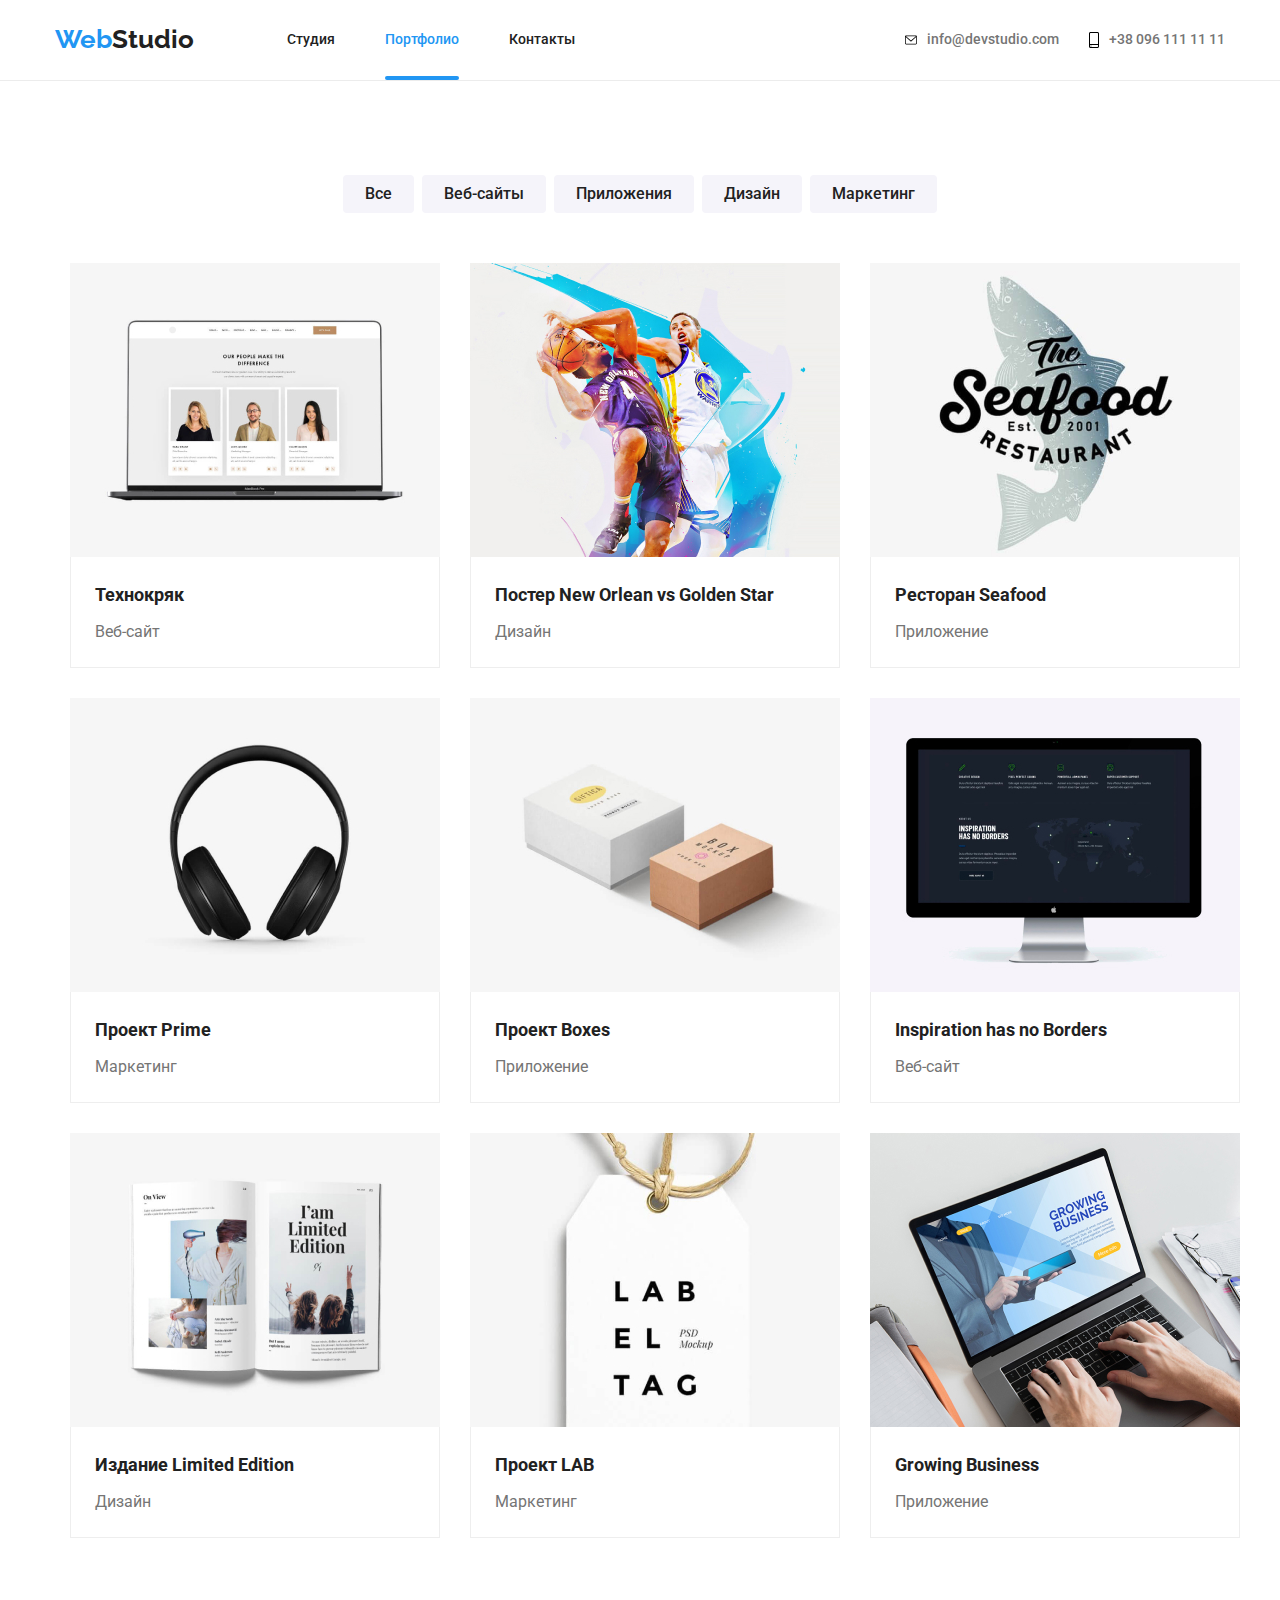
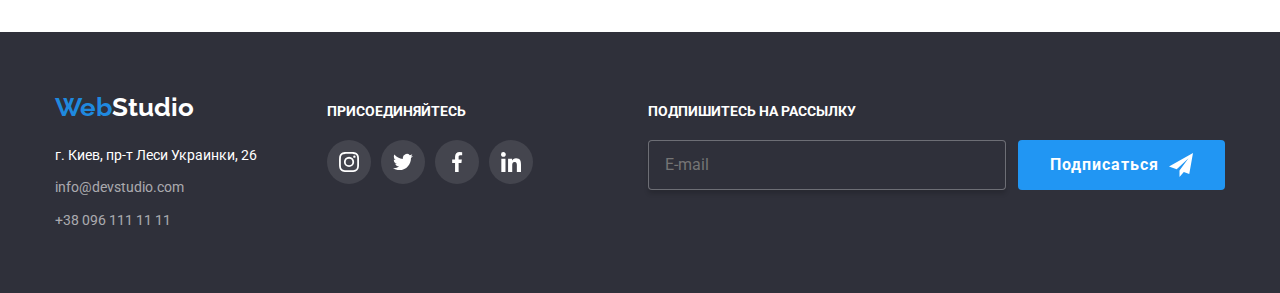
==== commit b9388458: "02082022_1" ====
--- a/portfolio.html
+++ b/portfolio.html
@@ -284,6 +284,17 @@
 
           </ul>
         </div>
+        <div class="subscribe">
+          <b class="join-text subscribe-text">Подпишитесь на рассылку</b>
+          <form class="subscribe-form">
+            <input class="subscribe-input" type="email" name="email" id="email" placeholder="E-mail">
+            <button class="btn-primary footer-btn" type="submit">Подписаться
+              <svg class="subscribe-icon" width="24" height="24">
+                <use href="./images/send.svg#icon-icon_send"></use>
+              </svg>
+            </button>
+          </form>
+        </div>
       </div>
       
     </footer>
